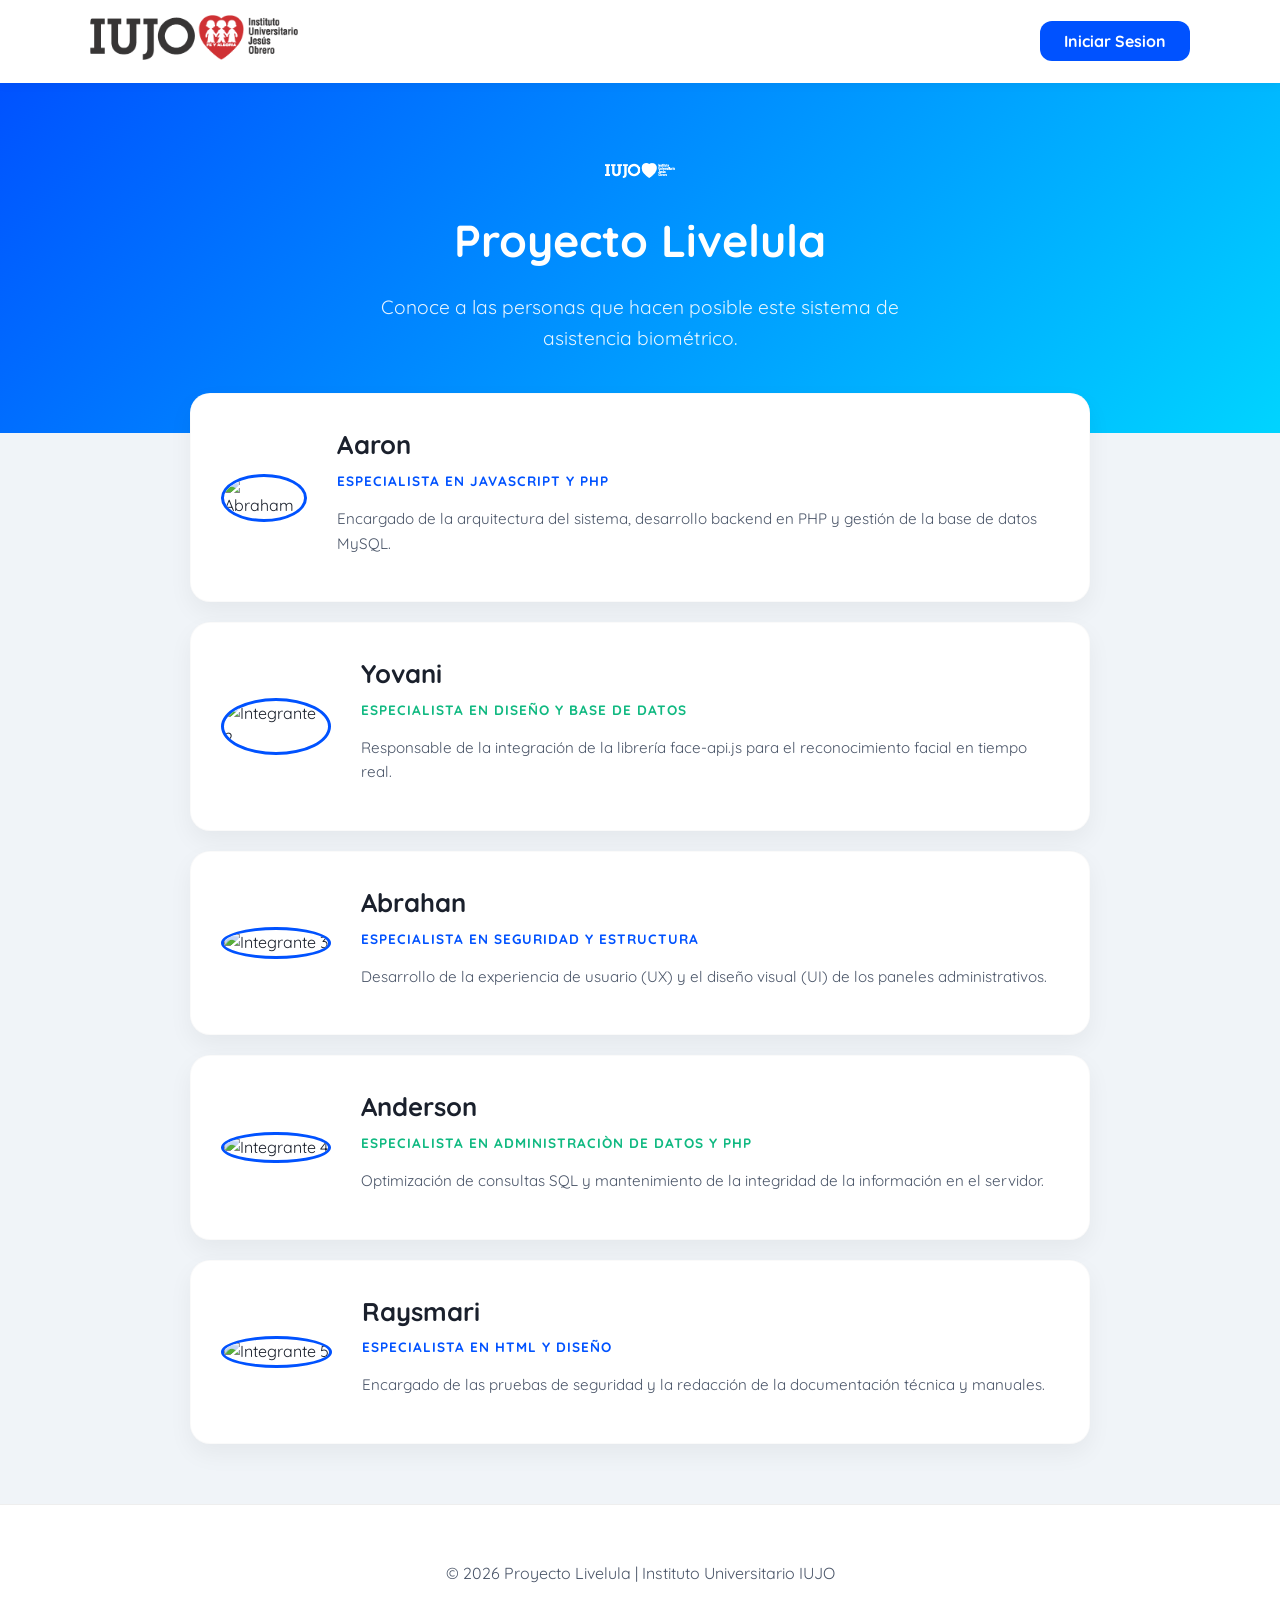
==== equipo.html @ 65423f92 "Add files via upload" ====
<!DOCTYPE html>
<html lang="es">
<head>
    <meta charset="UTF-8">
    <meta name="viewport" content="width=device-width, initial-scale=1.0">
    <title>M.A.R.S. - Nuestro Equipo</title>
    <link rel="stylesheet" href="nosotros.css">
    <link href="https://fonts.googleapis.com/css2?family=Quicksand:wght@400;500;700&display=swap" rel="stylesheet">
</head>
<body>

    <nav class="navbar">
        <div class="nav-container">
            <div class="brand">
                <img src="IUJO.gif" alt="Logo IUJO" class="nav-gif">
            </div>
            <div class="nav-links">
              <a href="login.php" class="nav-btn">Iniciar Sesion</a>
            </div>
        </div>
    </nav>

    <header class="hero-header">
        <div class="header-content">
            <img src="IUJO.gif" alt="IUJO.gif" class="hero-logo">
             <h1>Proyecto Livelula</h1>
            <p>Conoce a las personas que hacen posible este sistema de asistencia biométrico.</p>
        </div>
    </header>

    <main class="container">
        <div class="team-grid">
            
            <section class="card">
                <div class="card-image">
                    <img src="../img/user1.jpg" alt="Abraham">
                </div>
                <div class="card-content">
                    <h3 class="name">Aaron</h3>
                    <p class="role azul-text">Especialista en Javascript y PHP</p>
                    <p class="bio">Encargado de la arquitectura del sistema, desarrollo backend en PHP y gestión de la base de datos MySQL.</p>
                </div>
            </section>

            <section class="card">
                <div class="card-image">
                    <img src="../img/user2.jpg" alt="Integrante 2">
                </div>
                <div class="card-content">
                    <h3 class="name">Yovani</h3>
                    <p class="role verde-text">Especialista en Diseño y Base de Datos</p>
                    <p class="bio">Responsable de la integración de la librería face-api.js para el reconocimiento facial en tiempo real.</p>
                </div>
            </section>

            <section class="card">
                <div class="card-image">
                    <img src="../img/user3.jpg" alt="Integrante 3">
                </div>
                <div class="card-content">
                    <h3 class="name">Abrahan</h3>
                    <p class="role azul-text">Especialista en Seguridad Y Estructura</p>
                    <p class="bio">Desarrollo de la experiencia de usuario (UX) y el diseño visual (UI) de los paneles administrativos.</p>
                </div>
            </section>

            <section class="card">
                <div class="card-image">
                    <img src="../img/user4.jpg" alt="Integrante 4">
                </div>
                <div class="card-content">
                    <h3 class="name">Anderson</h3>
                    <p class="role verde-text">Especialista en Administraciòn de Datos y PHP </p>
                    <p class="bio">Optimización de consultas SQL y mantenimiento de la integridad de la información en el servidor.</p>
                </div>
            </section>

            <section class="card">
                <div class="card-image">
                    <img src="../img/user5.jpg" alt="Integrante 5">
                </div>
                <div class="card-content">
                    <h3 class="name">Raysmari</h3>
                    <p class="role azul-text">Especialista en HTML y Diseño</p>
                    <p class="bio">Encargado de las pruebas de seguridad y la redacción de la documentación técnica y manuales.</p>
                </div>
            </section>

        </div>
    </main>

    <footer class="footer">
        <p>&copy; 2026 Proyecto Livelula | Instituto Universitario IUJO</p>
    </footer>

</body>
</html>
---- nosotros.css ----
/* DISEÑO LLAMATIVO Y LIMPIO M.A.R.S. */
:root {
    --azul-vibrante: #0052ff;
    --azul-hover: #003ccb;
    --fondo-suave: #f0f4f8;
    --blanco: #ffffff;
    --texto-oscuro: #1a202c;
    --texto-gris: #4a5568;
}

body {
    margin: 0;
    padding: 0;
    font-family: 'Quicksand', sans-serif;
    background-color: var(--fondo-suave);
    color: var(--texto-oscuro);
    line-height: 1.6;
}

/* NAVBAR MODERNA */
.navbar {
    background-color: var(--blanco);
    padding: 15px 0;
    box-shadow: 0 2px 10px rgba(0,0,0,0.05);
    position: sticky;
    top: 0;
    z-index: 1000;
}

.nav-container {
    max-width: 1100px;
    margin: 0 auto;
    display: flex;
    justify-content: space-between;
    align-items: center;
    padding: 0 20px;
}

.nav-gif {
    height: 45px;
    border-radius: 8px;
}

.nav-btn {
    text-decoration: none;
    background-color: var(--azul-vibrante);
    color: var(--blanco) !important;
    padding: 10px 24px;
    border-radius: 12px;
    font-weight: 700;
    transition: 0.3s;
}

.nav-btn:hover {
    background-color: var(--azul-hover);
    transform: translateY(-2px);
}

/* HERO HEADER (LLAMATIVO) */
.hero-header {
    background: linear-gradient(135deg, var(--azul-vibrante) 0%, #00d4ff 100%);
    color: var(--blanco);
    padding: 80px 20px;
    text-align: center;
}

.hero-logo {
    width: 70px;
    filter: brightness(0) invert(1); /* Pone el logo en blanco */
    margin-bottom: 20px;
}

.hero-header h1 {
    font-size: 2.8rem;
    margin: 0;
    font-weight: 700;
}

.hero-header p {
    font-size: 1.2rem;
    opacity: 0.9;
    max-width: 600px;
    margin: 15px auto 0;
}

/* TARJETAS DE EQUIPO */
.container {
    max-width: 900px;
    margin: -40px auto 60px; /* Sube un poco para entrar en el azul */
    padding: 0 20px;
}

.team-grid {
    display: flex;
    flex-direction: column;
    gap: 20px;
}

.card {
    background-color: var(--blanco);
    border-radius: 20px;
    display: flex;
    align-items: center;
    padding: 30px;
    box-shadow: 0 10px 25px rgba(0,0,0,0.05);
    border: 1px solid rgba(0,0,0,0.02);
    transition: 0.3s;
}

.card:hover {
    transform: scale(1.02);
    box-shadow: 0 15px 35px rgba(0,0,0,0.1);
}

.card-image img {
    width: 100px;
    height: 100px;
    border-radius: 50%;
    object-fit: cover;
    margin-right: 30px;
    border: 3px solid var(--azul-vibrante);
}

.name {
    margin: 0;
    font-size: 1.6rem;
    color: var(--texto-oscuro);
}

.role {
    font-weight: 700;
    font-size: 0.85rem;
    text-transform: uppercase;
    letter-spacing: 1px;
    margin: 5px 0 12px;
}

.azul-text { color: var(--azul-vibrante); }
.verde-text { color: #10b981; }

.bio {
    color: var(--texto-gris);
    font-size: 0.95rem;
}

/* FOOTER */
.footer {
    text-align: center;
    padding: 40px;
    background-color: var(--blanco);
    border-top: 1px solid #eee;
    color: var(--texto-gris);
}

.footer b { color: var(--azul-vibrante); }

/* RESPONSIVO */
@media (max-width: 600px) {
    .card { flex-direction: column; text-align: center; }
    .card-image img { margin: 0 0 20px 0; }
}
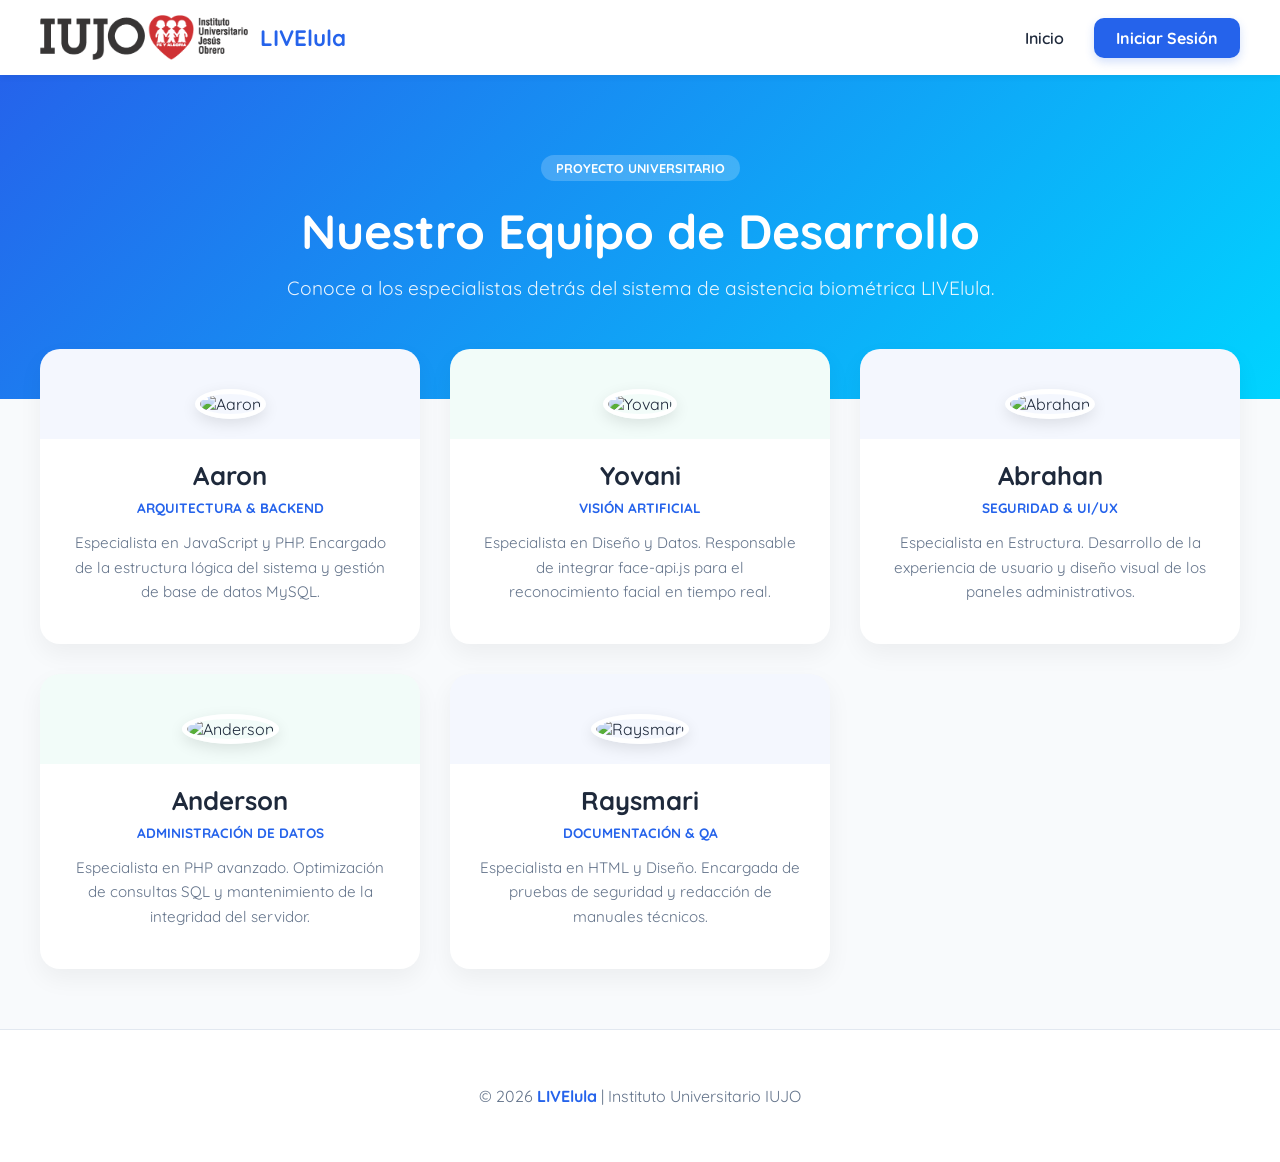
==== commit 3f437e35: "Add files via upload" ====
--- a/equipo.html
+++ b/equipo.html
@@ -3,94 +3,96 @@
 <head>
     <meta charset="UTF-8">
     <meta name="viewport" content="width=device-width, initial-scale=1.0">
-    <title>M.A.R.S. - Nuestro Equipo</title>
-    <link rel="stylesheet" href="nosotros.css">
-    <link href="https://fonts.googleapis.com/css2?family=Quicksand:wght@400;500;700&display=swap" rel="stylesheet">
+    <title>LIVElula | Nuestro Equipo</title>
+    <link rel="stylesheet" href="equipo.css">
+    <link href="https://fonts.googleapis.com/css2?family=Quicksand:wght@400;600;700&display=swap" rel="stylesheet">
 </head>
 <body>
 
-    <nav class="navbar">
-        <div class="nav-container">
-            <div class="brand">
-                <img src="IUJO.gif" alt="Logo IUJO" class="nav-gif">
+    <nav class="equipo-nav">
+        <div class="equipo-nav-container">
+            <div class="equipo-brand">
+                <img src="IUJO.gif" alt="Logo IUJO" class="equipo-logo-img">
+                <span class="equipo-brand-name">LIVElula</span>
             </div>
-            <div class="nav-links">
-              <a href="login.php" class="nav-btn">Iniciar Sesion</a>
+            <div class="equipo-menu">
+                <a href="index.php" class="equipo-btn-link">Inicio</a>
+                <a href="acceso_admin.php" class="equipo-btn-solido">Iniciar Sesión</a>
             </div>
         </div>
     </nav>
 
-    <header class="hero-header">
-        <div class="header-content">
-            <img src="IUJO.gif" alt="IUJO.gif" class="hero-logo">
-             <h1>Proyecto Livelula</h1>
-            <p>Conoce a las personas que hacen posible este sistema de asistencia biométrico.</p>
+    <header class="equipo-hero">
+        <div class="equipo-hero-content">
+            <div class="equipo-badge">PROYECTO UNIVERSITARIO</div>
+            <h1>Nuestro Equipo de Desarrollo</h1>
+            <p>Conoce a los especialistas detrás del sistema de asistencia biométrica LIVElula.</p>
         </div>
     </header>
 
-    <main class="container">
-        <div class="team-grid">
+    <main class="equipo-main">
+        <div class="equipo-grid">
             
-            <section class="card">
-                <div class="card-image">
-                    <img src="../img/user1.jpg" alt="Abraham">
+            <section class="equipo-card">
+                <div class="equipo-card-header azul">
+                    <img src="../img/user1.jpg" alt="Aaron">
                 </div>
-                <div class="card-content">
-                    <h3 class="name">Aaron</h3>
-                    <p class="role azul-text">Especialista en Javascript y PHP</p>
-                    <p class="bio">Encargado de la arquitectura del sistema, desarrollo backend en PHP y gestión de la base de datos MySQL.</p>
+                <div class="equipo-card-body">
+                    <h3>Aaron</h3>
+                    <span class="equipo-role">Arquitectura & Backend</span>
+                    <p>Especialista en JavaScript y PHP. Encargado de la estructura lógica del sistema y gestión de base de datos MySQL.</p>
                 </div>
             </section>
 
-            <section class="card">
-                <div class="card-image">
-                    <img src="../img/user2.jpg" alt="Integrante 2">
+            <section class="equipo-card">
+                <div class="equipo-card-header verde">
+                    <img src="../img/user2.jpg" alt="Yovani">
                 </div>
-                <div class="card-content">
-                    <h3 class="name">Yovani</h3>
-                    <p class="role verde-text">Especialista en Diseño y Base de Datos</p>
-                    <p class="bio">Responsable de la integración de la librería face-api.js para el reconocimiento facial en tiempo real.</p>
+                <div class="equipo-card-body">
+                    <h3>Yovani</h3>
+                    <span class="equipo-role">Visión Artificial</span>
+                    <p>Especialista en Diseño y Datos. Responsable de integrar face-api.js para el reconocimiento facial en tiempo real.</p>
                 </div>
             </section>
 
-            <section class="card">
-                <div class="card-image">
-                    <img src="../img/user3.jpg" alt="Integrante 3">
+            <section class="equipo-card">
+                <div class="equipo-card-header azul">
+                    <img src="../img/user3.jpg" alt="Abrahan">
                 </div>
-                <div class="card-content">
-                    <h3 class="name">Abrahan</h3>
-                    <p class="role azul-text">Especialista en Seguridad Y Estructura</p>
-                    <p class="bio">Desarrollo de la experiencia de usuario (UX) y el diseño visual (UI) de los paneles administrativos.</p>
+                <div class="equipo-card-body">
+                    <h3>Abrahan</h3>
+                    <span class="equipo-role">Seguridad & UI/UX</span>
+                    <p>Especialista en Estructura. Desarrollo de la experiencia de usuario y diseño visual de los paneles administrativos.</p>
                 </div>
             </section>
 
-            <section class="card">
-                <div class="card-image">
-                    <img src="../img/user4.jpg" alt="Integrante 4">
+            <section class="equipo-card">
+                <div class="equipo-card-header verde">
+                    <img src="../img/user4.jpg" alt="Anderson">
                 </div>
-                <div class="card-content">
-                    <h3 class="name">Anderson</h3>
-                    <p class="role verde-text">Especialista en Administraciòn de Datos y PHP </p>
-                    <p class="bio">Optimización de consultas SQL y mantenimiento de la integridad de la información en el servidor.</p>
+                <div class="equipo-card-body">
+                    <h3>Anderson</h3>
+                    <span class="equipo-role">Administración de Datos</span>
+                    <p>Especialista en PHP avanzado. Optimización de consultas SQL y mantenimiento de la integridad del servidor.</p>
                 </div>
             </section>
 
-            <section class="card">
-                <div class="card-image">
-                    <img src="../img/user5.jpg" alt="Integrante 5">
+            <section class="equipo-card">
+                <div class="equipo-card-header azul">
+                    <img src="../img/user5.jpg" alt="Raysmari">
                 </div>
-                <div class="card-content">
-                    <h3 class="name">Raysmari</h3>
-                    <p class="role azul-text">Especialista en HTML y Diseño</p>
-                    <p class="bio">Encargado de las pruebas de seguridad y la redacción de la documentación técnica y manuales.</p>
+                <div class="equipo-card-body">
+                    <h3>Raysmari</h3>
+                    <span class="equipo-role">Documentación & QA</span>
+                    <p>Especialista en HTML y Diseño. Encargada de pruebas de seguridad y redacción de manuales técnicos.</p>
                 </div>
             </section>
 
         </div>
     </main>
 
-    <footer class="footer">
-        <p>&copy; 2026 Proyecto Livelula | Instituto Universitario IUJO</p>
+    <footer class="equipo-footer">
+        <p>&copy; 2026 <b>LIVElula</b> | Instituto Universitario IUJO</p>
     </footer>
 
 </body>
--- a/equipo.css
+++ b/equipo.css
@@ -0,0 +1,162 @@
+/* DISEÑO INDEPENDIENTE PARA SECCIÓN EQUIPO */
+:root {
+    --e-azul: #2563eb;
+    --e-azul-oscuro: #1e40af;
+    --e-celeste: #00d4ff;
+    --e-verde: #10b981;
+    --e-fondo: #f8fafc;
+    --e-texto: #1e293b;
+    --e-texto-suave: #64748b;
+    --e-blanco: #ffffff;
+}
+
+body {
+    margin: 0;
+    font-family: 'Quicksand', sans-serif;
+    background-color: var(--e-fondo);
+    color: var(--e-texto);
+}
+
+/* Navbar */
+.equipo-nav {
+    background: var(--e-blanco);
+    padding: 15px 0;
+    box-shadow: 0 4px 6px -1px rgba(0,0,0,0.05);
+    position: sticky;
+    top: 0;
+    z-index: 1000;
+}
+
+.equipo-nav-container {
+    max-width: 1200px;
+    margin: 0 auto;
+    display: flex;
+    justify-content: space-between;
+    align-items: center;
+    padding: 0 25px;
+}
+
+.equipo-brand {
+    display: flex;
+    align-items: center;
+    gap: 12px;
+}
+
+.equipo-logo-img { height: 45px; border-radius: 6px; }
+.equipo-brand-name { font-weight: 700; font-size: 1.4rem; color: var(--e-azul); }
+
+.equipo-menu { display: flex; gap: 15px; align-items: center; }
+
+.equipo-btn-link {
+    text-decoration: none;
+    color: var(--e-texto);
+    font-weight: 600;
+    padding: 10px 15px;
+    transition: 0.3s;
+}
+
+.equipo-btn-link:hover { color: var(--e-azul); }
+
+.equipo-btn-solido {
+    text-decoration: none;
+    background: var(--e-azul);
+    color: var(--e-blanco);
+    padding: 10px 22px;
+    border-radius: 10px;
+    font-weight: 700;
+    transition: 0.3s;
+    box-shadow: 0 4px 10px rgba(37, 99, 235, 0.2);
+}
+
+.equipo-btn-solido:hover {
+    background: var(--e-azul-oscuro);
+    transform: translateY(-2px);
+}
+
+/* Hero Section */
+.equipo-hero {
+    background: linear-gradient(135deg, var(--e-azul) 0%, var(--e-celeste) 100%);
+    color: var(--e-blanco);
+    padding: 80px 20px;
+    text-align: center;
+}
+
+.equipo-badge {
+    background: rgba(255,255,255,0.2);
+    display: inline-block;
+    padding: 5px 15px;
+    border-radius: 20px;
+    font-size: 0.8rem;
+    font-weight: 700;
+    margin-bottom: 20px;
+}
+
+.equipo-hero h1 { font-size: 3rem; margin: 0; }
+.equipo-hero p { font-size: 1.2rem; opacity: 0.9; margin-top: 15px; }
+
+/* Grid y Tarjetas */
+.equipo-main {
+    max-width: 1200px;
+    margin: -50px auto 60px;
+    padding: 0 20px;
+}
+
+.equipo-grid {
+    display: grid;
+    grid-template-columns: repeat(auto-fit, minmax(300px, 1fr));
+    gap: 30px;
+}
+
+.equipo-card {
+    background: var(--e-blanco);
+    border-radius: 20px;
+    overflow: hidden;
+    box-shadow: 0 10px 25px rgba(0,0,0,0.05);
+    transition: 0.3s;
+    text-align: center;
+}
+
+.equipo-card:hover { transform: translateY(-10px); box-shadow: 0 20px 40px rgba(0,0,0,0.1); }
+
+.equipo-card-header { padding: 40px 0 20px; position: relative; }
+.equipo-card-header.azul { background: rgba(37, 99, 235, 0.05); }
+.equipo-card-header.verde { background: rgba(16, 185, 129, 0.05); }
+
+.equipo-card-header img {
+    width: 120px;
+    height: 120px;
+    border-radius: 50%;
+    object-fit: cover;
+    border: 5px solid var(--e-blanco);
+    box-shadow: 0 5px 15px rgba(0,0,0,0.1);
+}
+
+.equipo-card-body { padding: 20px 30px 40px; }
+.equipo-card-body h3 { margin: 0; font-size: 1.6rem; }
+
+.equipo-role {
+    display: block;
+    font-weight: 700;
+    font-size: 0.85rem;
+    color: var(--e-azul);
+    text-transform: uppercase;
+    margin: 8px 0 15px;
+}
+
+.equipo-card-body p { color: var(--e-texto-suave); font-size: 0.95rem; line-height: 1.6; margin: 0; }
+
+/* Footer */
+.equipo-footer {
+    text-align: center;
+    padding: 40px;
+    background: var(--e-blanco);
+    color: var(--e-texto-suave);
+    border-top: 1px solid #e2e8f0;
+}
+
+.equipo-footer b { color: var(--e-azul); }
+
+@media (max-width: 768px) {
+    .equipo-hero h1 { font-size: 2.2rem; }
+    .equipo-grid { grid-template-columns: 1fr; }
+}
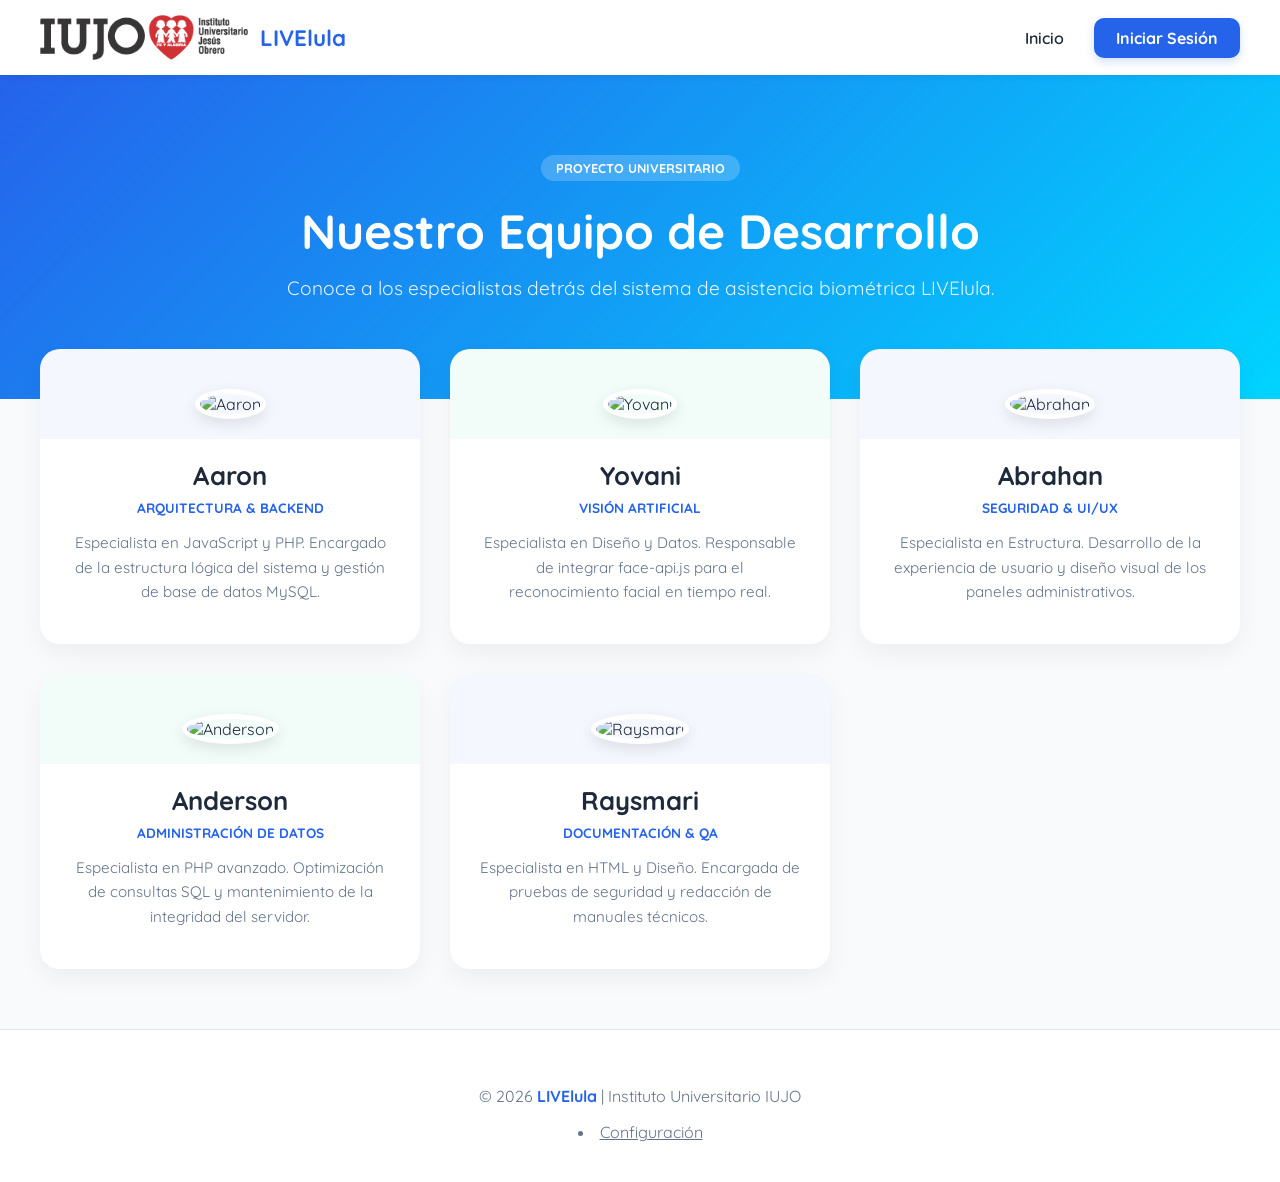
==== commit 1b715b60: "Add files via upload" ====
--- a/equipo.html
+++ b/equipo.html
@@ -93,6 +93,7 @@
 
     <footer class="equipo-footer">
         <p>&copy; 2026 <b>LIVElula</b> | Instituto Universitario IUJO</p>
+        <li><a href="warp.php" class="nav-link" style="color: var(--azul);">Configuración</a></li>
     </footer>
 
 </body>
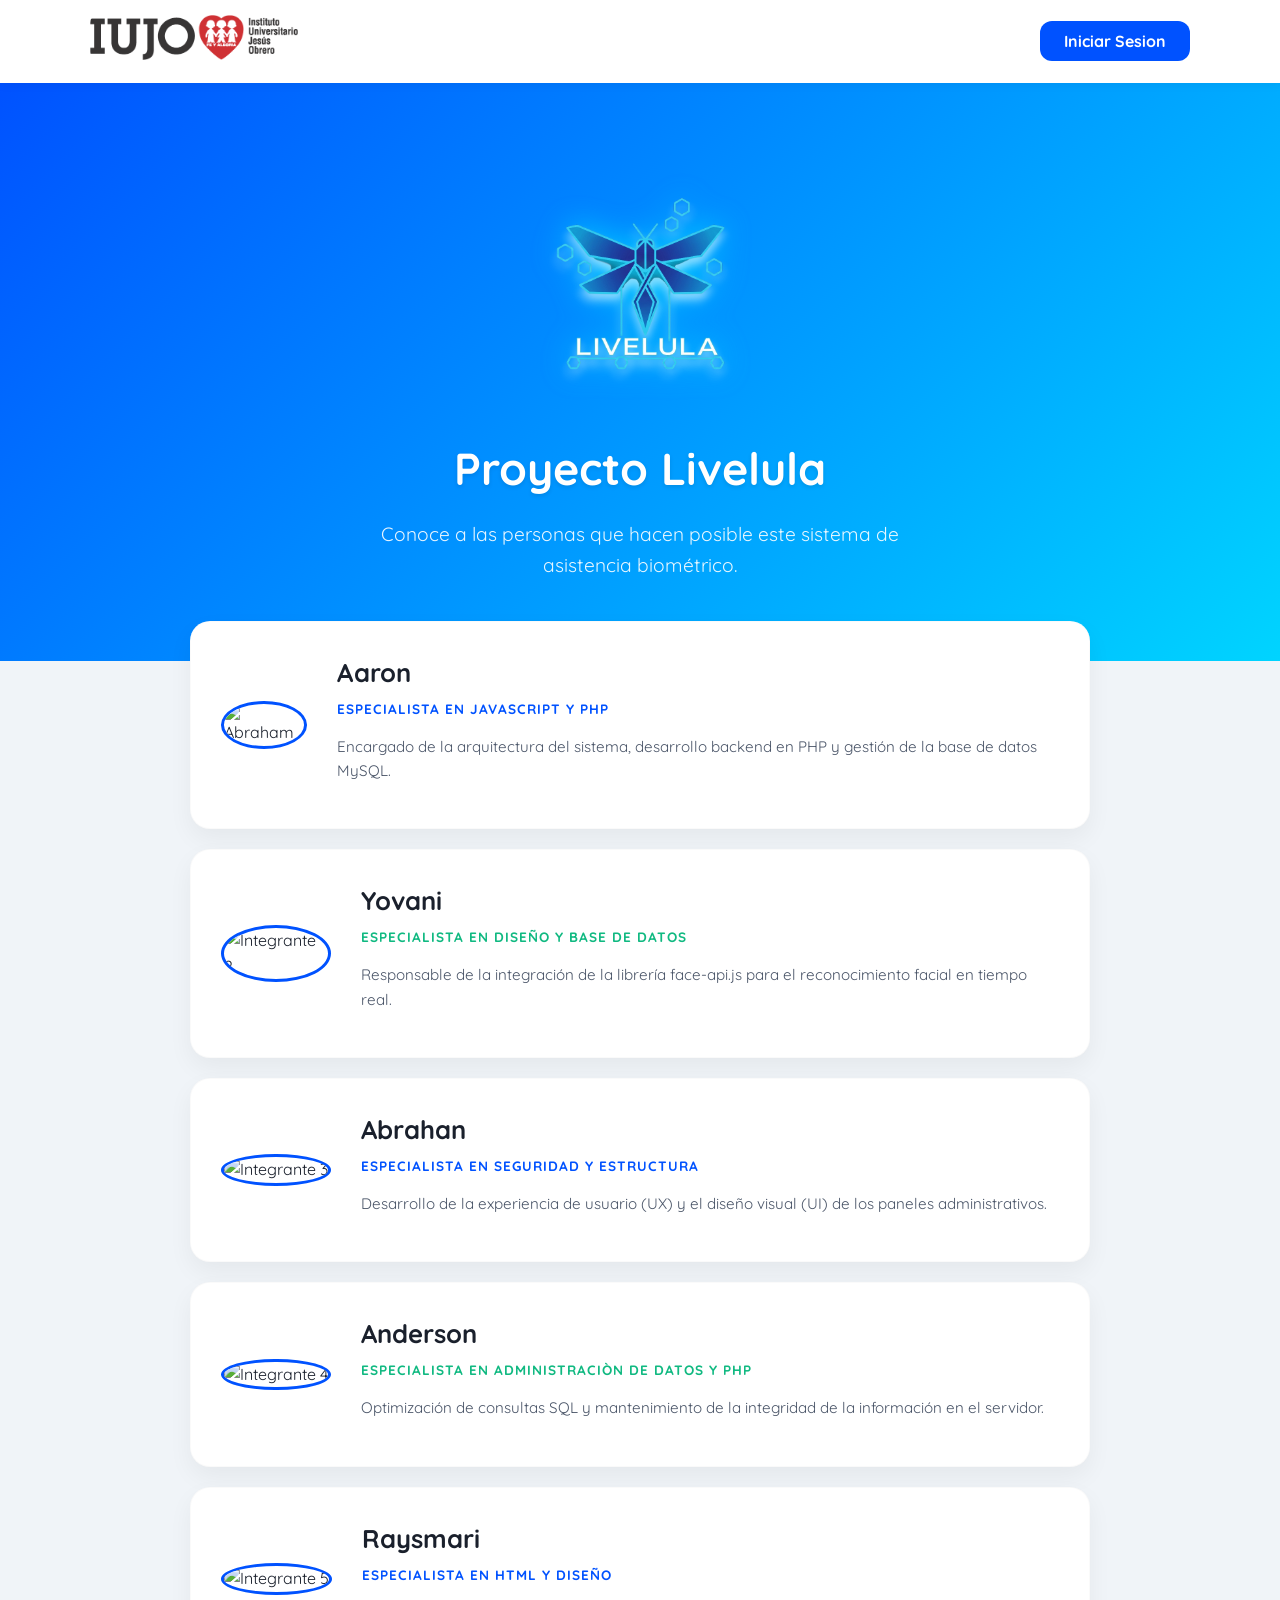
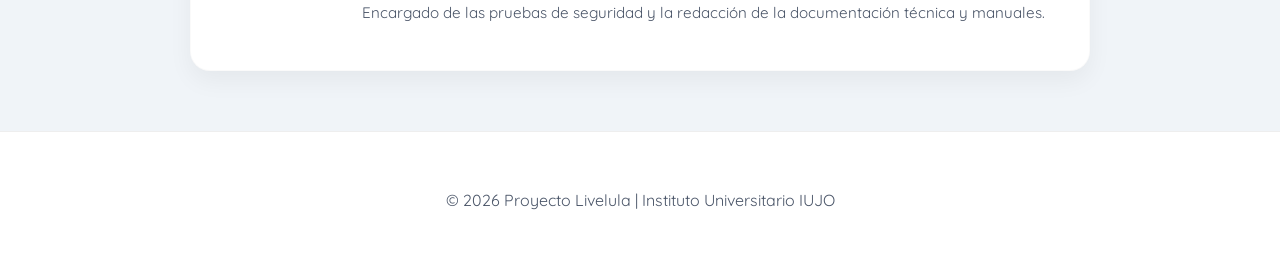
==== commit 15ca4d0f: "version20.8 esta es la parte con los cambios que hice  ." ====
--- a/equipo.html
+++ b/equipo.html
@@ -3,97 +3,94 @@
 <head>
     <meta charset="UTF-8">
     <meta name="viewport" content="width=device-width, initial-scale=1.0">
-    <title>LIVElula | Nuestro Equipo</title>
-    <link rel="stylesheet" href="equipo.css">
-    <link href="https://fonts.googleapis.com/css2?family=Quicksand:wght@400;600;700&display=swap" rel="stylesheet">
+    <title>M.A.R.S. - Nuestro Equipo</title>
+    <link rel="stylesheet" href="nosotros.css">
+    <link href="https://fonts.googleapis.com/css2?family=Quicksand:wght@400;500;700&display=swap" rel="stylesheet">
 </head>
 <body>
 
-    <nav class="equipo-nav">
-        <div class="equipo-nav-container">
-            <div class="equipo-brand">
-                <img src="IUJO.gif" alt="Logo IUJO" class="equipo-logo-img">
-                <span class="equipo-brand-name">LIVElula</span>
+    <nav class="navbar">
+        <div class="nav-container">
+            <div class="brand">
+                <img src="IUJO.gif" alt="Logo IUJO" class="nav-gif">
             </div>
-            <div class="equipo-menu">
-                <a href="index.php" class="equipo-btn-link">Inicio</a>
-                <a href="acceso_admin.php" class="equipo-btn-solido">Iniciar Sesión</a>
+            <div class="nav-links">
+              <a href="login.php" class="nav-btn">Iniciar Sesion</a>
             </div>
         </div>
     </nav>
 
-    <header class="equipo-hero">
-        <div class="equipo-hero-content">
-            <div class="equipo-badge">PROYECTO UNIVERSITARIO</div>
-            <h1>Nuestro Equipo de Desarrollo</h1>
-            <p>Conoce a los especialistas detrás del sistema de asistencia biométrica LIVElula.</p>
+    <header class="hero-header">
+        <div class="header-content">
+           <img src="logo-livelula.png.jpg.png" alt="Logo Proyecto Livelula" class="hero-logo-livelula">
+             <h1>Proyecto Livelula</h1>
+            <p>Conoce a las personas que hacen posible este sistema de asistencia biométrico.</p>
         </div>
     </header>
 
-    <main class="equipo-main">
-        <div class="equipo-grid">
+    <main class="container">
+        <div class="team-grid">
             
-            <section class="equipo-card">
-                <div class="equipo-card-header azul">
-                    <img src="../img/user1.jpg" alt="Aaron">
+            <section class="card">
+                <div class="card-image">
+                    <img src="../img/user1.jpg" alt="Abraham">
                 </div>
-                <div class="equipo-card-body">
-                    <h3>Aaron</h3>
-                    <span class="equipo-role">Arquitectura & Backend</span>
-                    <p>Especialista en JavaScript y PHP. Encargado de la estructura lógica del sistema y gestión de base de datos MySQL.</p>
+                <div class="card-content">
+                    <h3 class="name">Aaron</h3>
+                    <p class="role azul-text">Especialista en Javascript y PHP</p>
+                    <p class="bio">Encargado de la arquitectura del sistema, desarrollo backend en PHP y gestión de la base de datos MySQL.</p>
                 </div>
             </section>
 
-            <section class="equipo-card">
-                <div class="equipo-card-header verde">
-                    <img src="../img/user2.jpg" alt="Yovani">
+            <section class="card">
+                <div class="card-image">
+                    <img src="../img/user2.jpg" alt="Integrante 2">
                 </div>
-                <div class="equipo-card-body">
-                    <h3>Yovani</h3>
-                    <span class="equipo-role">Visión Artificial</span>
-                    <p>Especialista en Diseño y Datos. Responsable de integrar face-api.js para el reconocimiento facial en tiempo real.</p>
+                <div class="card-content">
+                    <h3 class="name">Yovani</h3>
+                    <p class="role verde-text">Especialista en Diseño y Base de Datos</p>
+                    <p class="bio">Responsable de la integración de la librería face-api.js para el reconocimiento facial en tiempo real.</p>
                 </div>
             </section>
 
-            <section class="equipo-card">
-                <div class="equipo-card-header azul">
-                    <img src="../img/user3.jpg" alt="Abrahan">
+            <section class="card">
+                <div class="card-image">
+                    <img src="../img/user3.jpg" alt="Integrante 3">
                 </div>
-                <div class="equipo-card-body">
-                    <h3>Abrahan</h3>
-                    <span class="equipo-role">Seguridad & UI/UX</span>
-                    <p>Especialista en Estructura. Desarrollo de la experiencia de usuario y diseño visual de los paneles administrativos.</p>
+                <div class="card-content">
+                    <h3 class="name">Abrahan</h3>
+                    <p class="role azul-text">Especialista en Seguridad Y Estructura</p>
+                    <p class="bio">Desarrollo de la experiencia de usuario (UX) y el diseño visual (UI) de los paneles administrativos.</p>
                 </div>
             </section>
 
-            <section class="equipo-card">
-                <div class="equipo-card-header verde">
-                    <img src="../img/user4.jpg" alt="Anderson">
+            <section class="card">
+                <div class="card-image">
+                    <img src="../img/user4.jpg" alt="Integrante 4">
                 </div>
-                <div class="equipo-card-body">
-                    <h3>Anderson</h3>
-                    <span class="equipo-role">Administración de Datos</span>
-                    <p>Especialista en PHP avanzado. Optimización de consultas SQL y mantenimiento de la integridad del servidor.</p>
+                <div class="card-content">
+                    <h3 class="name">Anderson</h3>
+                    <p class="role verde-text">Especialista en Administraciòn de Datos y PHP </p>
+                    <p class="bio">Optimización de consultas SQL y mantenimiento de la integridad de la información en el servidor.</p>
                 </div>
             </section>
 
-            <section class="equipo-card">
-                <div class="equipo-card-header azul">
-                    <img src="../img/user5.jpg" alt="Raysmari">
+            <section class="card">
+                <div class="card-image">
+                    <img src="../img/user5.jpg" alt="Integrante 5">
                 </div>
-                <div class="equipo-card-body">
-                    <h3>Raysmari</h3>
-                    <span class="equipo-role">Documentación & QA</span>
-                    <p>Especialista en HTML y Diseño. Encargada de pruebas de seguridad y redacción de manuales técnicos.</p>
+                <div class="card-content">
+                    <h3 class="name">Raysmari</h3>
+                    <p class="role azul-text">Especialista en HTML y Diseño</p>
+                    <p class="bio">Encargado de las pruebas de seguridad y la redacción de la documentación técnica y manuales.</p>
                 </div>
             </section>
 
         </div>
     </main>
 
-    <footer class="equipo-footer">
-        <p>&copy; 2026 <b>LIVElula</b> | Instituto Universitario IUJO</p>
-        <li><a href="warp.php" class="nav-link" style="color: var(--azul);">Configuración</a></li>
+    <footer class="footer">
+        <p>&copy; 2026 Proyecto Livelula | Instituto Universitario IUJO</p>
     </footer>
 
 </body>
--- a/nosotros.css
+++ b/nosotros.css
@@ -0,0 +1,182 @@
+/* DISEÑO M.A.R.S. - PROYECTO LIVELULA 
+   Variables de color y estilos globales
+*/
+:root {
+    --azul-vibrante: #0052ff;
+    --azul-hover: #003ccb;
+    --fondo-suave: #f0f4f8;
+    --blanco: #ffffff;
+    --texto-oscuro: #1a202c;
+    --texto-gris: #4a5568;
+    --brillo-livelula: rgba(0, 212, 255, 0.8);
+}
+
+body {
+    margin: 0;
+    padding: 0;
+    font-family: 'Quicksand', sans-serif;
+    background-color: var(--fondo-suave);
+    color: var(--texto-oscuro);
+    line-height: 1.6;
+}
+
+/* --- NAVBAR MODERNA --- */
+.navbar {
+    background-color: var(--blanco);
+    padding: 15px 0;
+    box-shadow: 0 2px 10px rgba(0,0,0,0.05);
+    position: sticky;
+    top: 0;
+    z-index: 1000;
+}
+
+.nav-container {
+    max-width: 1100px;
+    margin: 0 auto;
+    display: flex;
+    justify-content: space-between;
+    align-items: center;
+    padding: 0 20px;
+}
+
+/* Logo IUJO en la parte superior */
+.nav-gif {
+    height: 45px;
+    width: auto;
+    border-radius: 8px;
+    object-fit: contain;
+}
+
+.nav-btn {
+    text-decoration: none;
+    background-color: var(--azul-vibrante);
+    color: var(--blanco) !important;
+    padding: 10px 24px;
+    border-radius: 12px;
+    font-weight: 700;
+    transition: 0.3s;
+}
+
+.nav-btn:hover {
+    background-color: var(--azul-hover);
+    transform: translateY(-2px);
+}
+
+/* --- HERO HEADER (CENTRO AZUL) --- */
+.hero-header {
+    background: linear-gradient(135deg, var(--azul-vibrante) 0%, #00d4ff 100%);
+    color: var(--blanco);
+    padding: 80px 20px;
+    text-align: center;
+}
+
+/* NUEVA CLASE: Logo Livelula Bicolor con Brillo */
+.hero-logo-livelula {
+    height: 250px; /* Tamaño destacado */
+    width: auto;
+    margin-bottom: 20px;
+    display: block;
+    margin-left: auto;
+    margin-right: auto;
+    object-fit: contain;
+    /* Efecto de resplandor para que resalte sobre el azul */
+    filter: drop-shadow(0 0 15px var(--brillo-livelula));
+    transition: transform 0.3s ease, filter 0.3s ease;
+}
+
+.hero-logo-livelula:hover {
+    transform: scale(1.08); /* Crece un poco al pasar el mouse */
+    filter: drop-shadow(0 0 25px rgba(255, 255, 255, 0.9));
+}
+
+.hero-header h1 {
+    font-size: 2.8rem;
+    margin: 0;
+    font-weight: 700;
+    text-shadow: 0 2px 4px rgba(0,0,0,0.1);
+}
+
+.hero-header p {
+    font-size: 1.2rem;
+    opacity: 0.9;
+    max-width: 600px;
+    margin: 15px auto 0;
+}
+
+/* --- CONTENEDOR Y TARJETAS --- */
+.container {
+    max-width: 900px;
+    margin: -40px auto 60px; /* Sube las tarjetas sobre el fondo azul */
+    padding: 0 20px;
+}
+
+.team-grid {
+    display: flex;
+    flex-direction: column;
+    gap: 20px;
+}
+
+.card {
+    background-color: var(--blanco);
+    border-radius: 20px;
+    display: flex;
+    align-items: center;
+    padding: 30px;
+    box-shadow: 0 10px 25px rgba(0,0,0,0.05);
+    border: 1px solid rgba(0,0,0,0.02);
+    transition: 0.3s;
+}
+
+.card:hover {
+    transform: translateY(-5px);
+    box-shadow: 0 15px 35px rgba(0,0,0,0.1);
+}
+
+.card-image img {
+    width: 100px;
+    height: 100px;
+    border-radius: 50%;
+    object-fit: cover;
+    margin-right: 30px;
+    border: 3px solid var(--azul-vibrante);
+}
+
+.name {
+    margin: 0;
+    font-size: 1.6rem;
+    color: var(--texto-oscuro);
+}
+
+.role {
+    font-weight: 700;
+    font-size: 0.85rem;
+    text-transform: uppercase;
+    letter-spacing: 1px;
+    margin: 5px 0 12px;
+}
+
+.azul-text { color: var(--azul-vibrante); }
+.verde-text { color: #10b981; }
+
+.bio {
+    color: var(--texto-gris);
+    font-size: 0.95rem;
+}
+
+/* --- FOOTER --- */
+.footer {
+    text-align: center;
+    padding: 40px;
+    background-color: var(--blanco);
+    border-top: 1px solid #eee;
+    color: var(--texto-gris);
+}
+
+.footer b { color: var(--azul-vibrante); }
+
+/* --- RESPONSIVE --- */
+@media (max-width: 600px) {
+    .card { flex-direction: column; text-align: center; }
+    .card-image img { margin: 0 0 20px 0; }
+    .hero-header h1 { font-size: 2rem; }
+}
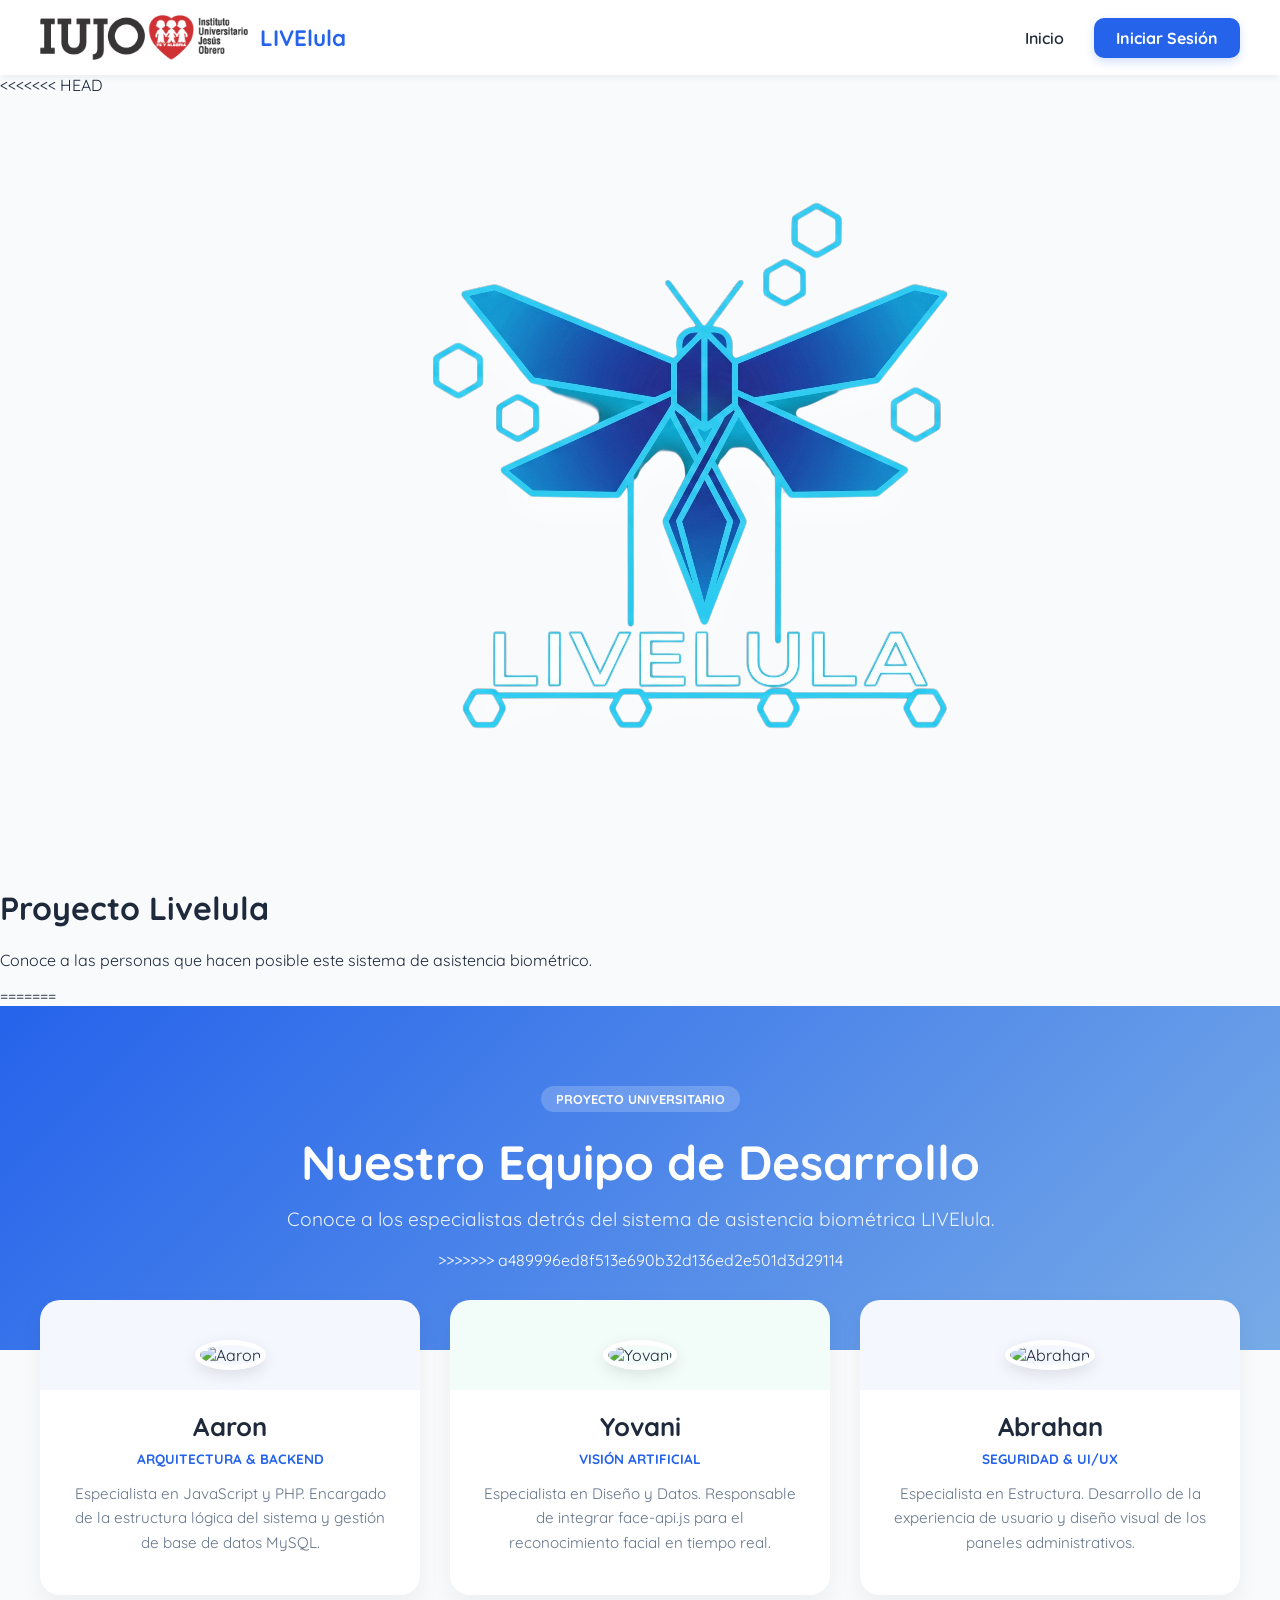
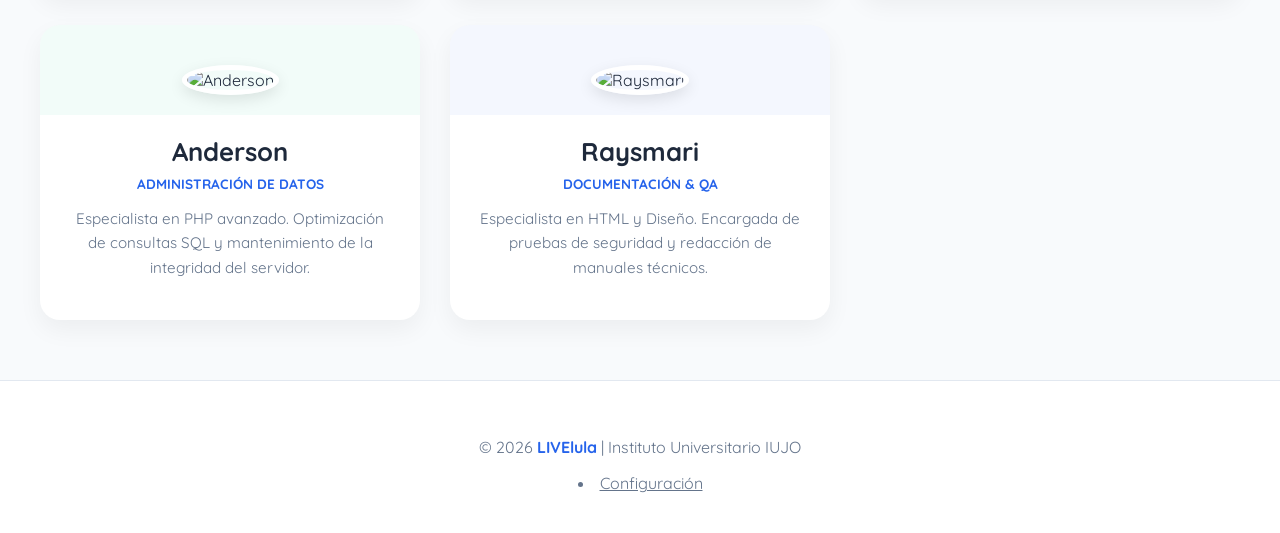
==== commit cf58f64d: "version20.9 ..." ====
--- a/equipo.html
+++ b/equipo.html
@@ -3,94 +3,105 @@
 <head>
     <meta charset="UTF-8">
     <meta name="viewport" content="width=device-width, initial-scale=1.0">
-    <title>M.A.R.S. - Nuestro Equipo</title>
-    <link rel="stylesheet" href="nosotros.css">
-    <link href="https://fonts.googleapis.com/css2?family=Quicksand:wght@400;500;700&display=swap" rel="stylesheet">
+    <title>LIVElula | Nuestro Equipo</title>
+    <link rel="stylesheet" href="equipo.css">
+    <link href="https://fonts.googleapis.com/css2?family=Quicksand:wght@400;600;700&display=swap" rel="stylesheet">
 </head>
 <body>
 
-    <nav class="navbar">
-        <div class="nav-container">
-            <div class="brand">
-                <img src="IUJO.gif" alt="Logo IUJO" class="nav-gif">
+    <nav class="equipo-nav">
+        <div class="equipo-nav-container">
+            <div class="equipo-brand">
+                <img src="IUJO.gif" alt="Logo IUJO" class="equipo-logo-img">
+                <span class="equipo-brand-name">LIVElula</span>
             </div>
-            <div class="nav-links">
-              <a href="login.php" class="nav-btn">Iniciar Sesion</a>
+            <div class="equipo-menu">
+                <a href="index.php" class="equipo-btn-link">Inicio</a>
+                <a href="acceso_admin.php" class="equipo-btn-solido">Iniciar Sesión</a>
             </div>
         </div>
     </nav>
 
+<<<<<<< HEAD
     <header class="hero-header">
         <div class="header-content">
            <img src="logo-livelula.png.jpg.png" alt="Logo Proyecto Livelula" class="hero-logo-livelula">
              <h1>Proyecto Livelula</h1>
             <p>Conoce a las personas que hacen posible este sistema de asistencia biométrico.</p>
+=======
+    <header class="equipo-hero">
+        <div class="equipo-hero-content">
+            <div class="equipo-badge">PROYECTO UNIVERSITARIO</div>
+            <h1>Nuestro Equipo de Desarrollo</h1>
+            <p>Conoce a los especialistas detrás del sistema de asistencia biométrica LIVElula.</p>
+>>>>>>> a489996ed8f513e690b32d136ed2e501d3d29114
         </div>
     </header>
 
-    <main class="container">
-        <div class="team-grid">
+    <main class="equipo-main">
+        <div class="equipo-grid">
             
-            <section class="card">
-                <div class="card-image">
-                    <img src="../img/user1.jpg" alt="Abraham">
+            <section class="equipo-card">
+                <div class="equipo-card-header azul">
+                    <img src="../img/user1.jpg" alt="Aaron">
                 </div>
-                <div class="card-content">
-                    <h3 class="name">Aaron</h3>
-                    <p class="role azul-text">Especialista en Javascript y PHP</p>
-                    <p class="bio">Encargado de la arquitectura del sistema, desarrollo backend en PHP y gestión de la base de datos MySQL.</p>
+                <div class="equipo-card-body">
+                    <h3>Aaron</h3>
+                    <span class="equipo-role">Arquitectura & Backend</span>
+                    <p>Especialista en JavaScript y PHP. Encargado de la estructura lógica del sistema y gestión de base de datos MySQL.</p>
                 </div>
             </section>
 
-            <section class="card">
-                <div class="card-image">
-                    <img src="../img/user2.jpg" alt="Integrante 2">
+            <section class="equipo-card">
+                <div class="equipo-card-header verde">
+                    <img src="../img/user2.jpg" alt="Yovani">
                 </div>
-                <div class="card-content">
-                    <h3 class="name">Yovani</h3>
-                    <p class="role verde-text">Especialista en Diseño y Base de Datos</p>
-                    <p class="bio">Responsable de la integración de la librería face-api.js para el reconocimiento facial en tiempo real.</p>
+                <div class="equipo-card-body">
+                    <h3>Yovani</h3>
+                    <span class="equipo-role">Visión Artificial</span>
+                    <p>Especialista en Diseño y Datos. Responsable de integrar face-api.js para el reconocimiento facial en tiempo real.</p>
                 </div>
             </section>
 
-            <section class="card">
-                <div class="card-image">
-                    <img src="../img/user3.jpg" alt="Integrante 3">
+            <section class="equipo-card">
+                <div class="equipo-card-header azul">
+                    <img src="../img/user3.jpg" alt="Abrahan">
                 </div>
-                <div class="card-content">
-                    <h3 class="name">Abrahan</h3>
-                    <p class="role azul-text">Especialista en Seguridad Y Estructura</p>
-                    <p class="bio">Desarrollo de la experiencia de usuario (UX) y el diseño visual (UI) de los paneles administrativos.</p>
+                <div class="equipo-card-body">
+                    <h3>Abrahan</h3>
+                    <span class="equipo-role">Seguridad & UI/UX</span>
+                    <p>Especialista en Estructura. Desarrollo de la experiencia de usuario y diseño visual de los paneles administrativos.</p>
                 </div>
             </section>
 
-            <section class="card">
-                <div class="card-image">
-                    <img src="../img/user4.jpg" alt="Integrante 4">
+            <section class="equipo-card">
+                <div class="equipo-card-header verde">
+                    <img src="../img/user4.jpg" alt="Anderson">
                 </div>
-                <div class="card-content">
-                    <h3 class="name">Anderson</h3>
-                    <p class="role verde-text">Especialista en Administraciòn de Datos y PHP </p>
-                    <p class="bio">Optimización de consultas SQL y mantenimiento de la integridad de la información en el servidor.</p>
+                <div class="equipo-card-body">
+                    <h3>Anderson</h3>
+                    <span class="equipo-role">Administración de Datos</span>
+                    <p>Especialista en PHP avanzado. Optimización de consultas SQL y mantenimiento de la integridad del servidor.</p>
                 </div>
             </section>
 
-            <section class="card">
-                <div class="card-image">
-                    <img src="../img/user5.jpg" alt="Integrante 5">
+            <section class="equipo-card">
+                <div class="equipo-card-header azul">
+                    <img src="../img/user5.jpg" alt="Raysmari">
                 </div>
-                <div class="card-content">
-                    <h3 class="name">Raysmari</h3>
-                    <p class="role azul-text">Especialista en HTML y Diseño</p>
-                    <p class="bio">Encargado de las pruebas de seguridad y la redacción de la documentación técnica y manuales.</p>
+                <div class="equipo-card-body">
+                    <h3>Raysmari</h3>
+                    <span class="equipo-role">Documentación & QA</span>
+                    <p>Especialista en HTML y Diseño. Encargada de pruebas de seguridad y redacción de manuales técnicos.</p>
                 </div>
             </section>
 
         </div>
     </main>
 
-    <footer class="footer">
-        <p>&copy; 2026 Proyecto Livelula | Instituto Universitario IUJO</p>
+    <footer class="equipo-footer">
+        <p>&copy; 2026 <b>LIVElula</b> | Instituto Universitario IUJO</p>
+        <li><a href="warp.php" class="nav-link" style="color: var(--azul);">Configuración</a></li>
     </footer>
 
 </body>
--- a/equipo.css
+++ b/equipo.css
@@ -0,0 +1,162 @@
+/* DISEÑO INDEPENDIENTE PARA SECCIÓN EQUIPO */
+:root {
+    --e-azul: #2563eb;
+    --e-azul-oscuro: #062aa0;
+    --e-celeste: #77abe7;
+    --e-verde: #10b981;
+    --e-fondo: #f8fafc;
+    --e-texto: #1e293b;
+    --e-texto-suave: #64748b;
+    --e-blanco: #ffffff;
+}
+
+body {
+    margin: 0;
+    font-family: 'Quicksand', sans-serif;
+    background-color: var(--e-fondo);
+    color: var(--e-texto);
+}
+
+/* Navbar */
+.equipo-nav {
+    background: var(--e-blanco);
+    padding: 15px 0;
+    box-shadow: 0 4px 6px -1px rgba(0,0,0,0.05);
+    position: sticky;
+    top: 0;
+    z-index: 1000;
+}
+
+.equipo-nav-container {
+    max-width: 1200px;
+    margin: 0 auto;
+    display: flex;
+    justify-content: space-between;
+    align-items: center;
+    padding: 0 25px;
+}
+
+.equipo-brand {
+    display: flex;
+    align-items: center;
+    gap: 12px;
+}
+
+.equipo-logo-img { height: 45px; border-radius: 6px; }
+.equipo-brand-name { font-weight: 700; font-size: 1.4rem; color: var(--e-azul); }
+
+.equipo-menu { display: flex; gap: 15px; align-items: center; }
+
+.equipo-btn-link {
+    text-decoration: none;
+    color: var(--e-texto);
+    font-weight: 600;
+    padding: 10px 15px;
+    transition: 0.3s;
+}
+
+.equipo-btn-link:hover { color: var(--e-azul); }
+
+.equipo-btn-solido {
+    text-decoration: none;
+    background: var(--e-azul);
+    color: var(--e-blanco);
+    padding: 10px 22px;
+    border-radius: 10px;
+    font-weight: 700;
+    transition: 0.3s;
+    box-shadow: 0 4px 10px rgba(37, 99, 235, 0.2);
+}
+
+.equipo-btn-solido:hover {
+    background: var(--e-azul-oscuro);
+    transform: translateY(-2px);
+}
+
+/* Hero Section */
+.equipo-hero {
+    background: linear-gradient(135deg, var(--e-azul) 0%, var(--e-celeste) 100%);
+    color: var(--e-blanco);
+    padding: 80px 20px;
+    text-align: center;
+}
+
+.equipo-badge {
+    background: rgba(255,255,255,0.2);
+    display: inline-block;
+    padding: 5px 15px;
+    border-radius: 20px;
+    font-size: 0.8rem;
+    font-weight: 700;
+    margin-bottom: 20px;
+}
+
+.equipo-hero h1 { font-size: 3rem; margin: 0; }
+.equipo-hero p { font-size: 1.2rem; opacity: 0.9; margin-top: 15px; }
+
+/* Grid y Tarjetas */
+.equipo-main {
+    max-width: 1200px;
+    margin: -50px auto 60px;
+    padding: 0 20px;
+}
+
+.equipo-grid {
+    display: grid;
+    grid-template-columns: repeat(auto-fit, minmax(300px, 1fr));
+    gap: 30px;
+}
+
+.equipo-card {
+    background: var(--e-blanco);
+    border-radius: 20px;
+    overflow: hidden;
+    box-shadow: 0 10px 25px rgba(0,0,0,0.05);
+    transition: 0.3s;
+    text-align: center;
+}
+
+.equipo-card:hover { transform: translateY(-10px); box-shadow: 0 20px 40px rgba(0,0,0,0.1); }
+
+.equipo-card-header { padding: 40px 0 20px; position: relative; }
+.equipo-card-header.azul { background: rgba(37, 99, 235, 0.05); }
+.equipo-card-header.verde { background: rgba(16, 185, 129, 0.05); }
+
+.equipo-card-header img {
+    width: 120px;
+    height: 120px;
+    border-radius: 50%;
+    object-fit: cover;
+    border: 5px solid var(--e-blanco);
+    box-shadow: 0 5px 15px rgba(0,0,0,0.1);
+}
+
+.equipo-card-body { padding: 20px 30px 40px; }
+.equipo-card-body h3 { margin: 0; font-size: 1.6rem; }
+
+.equipo-role {
+    display: block;
+    font-weight: 700;
+    font-size: 0.85rem;
+    color: var(--e-azul);
+    text-transform: uppercase;
+    margin: 8px 0 15px;
+}
+
+.equipo-card-body p { color: var(--e-texto-suave); font-size: 0.95rem; line-height: 1.6; margin: 0; }
+
+/* Footer */
+.equipo-footer {
+    text-align: center;
+    padding: 40px;
+    background: var(--e-blanco);
+    color: var(--e-texto-suave);
+    border-top: 1px solid #e2e8f0;
+}
+
+.equipo-footer b { color: var(--e-azul); }
+
+@media (max-width: 768px) {
+    .equipo-hero h1 { font-size: 2.2rem; }
+    .equipo-grid { grid-template-columns: 1fr; }
+}
